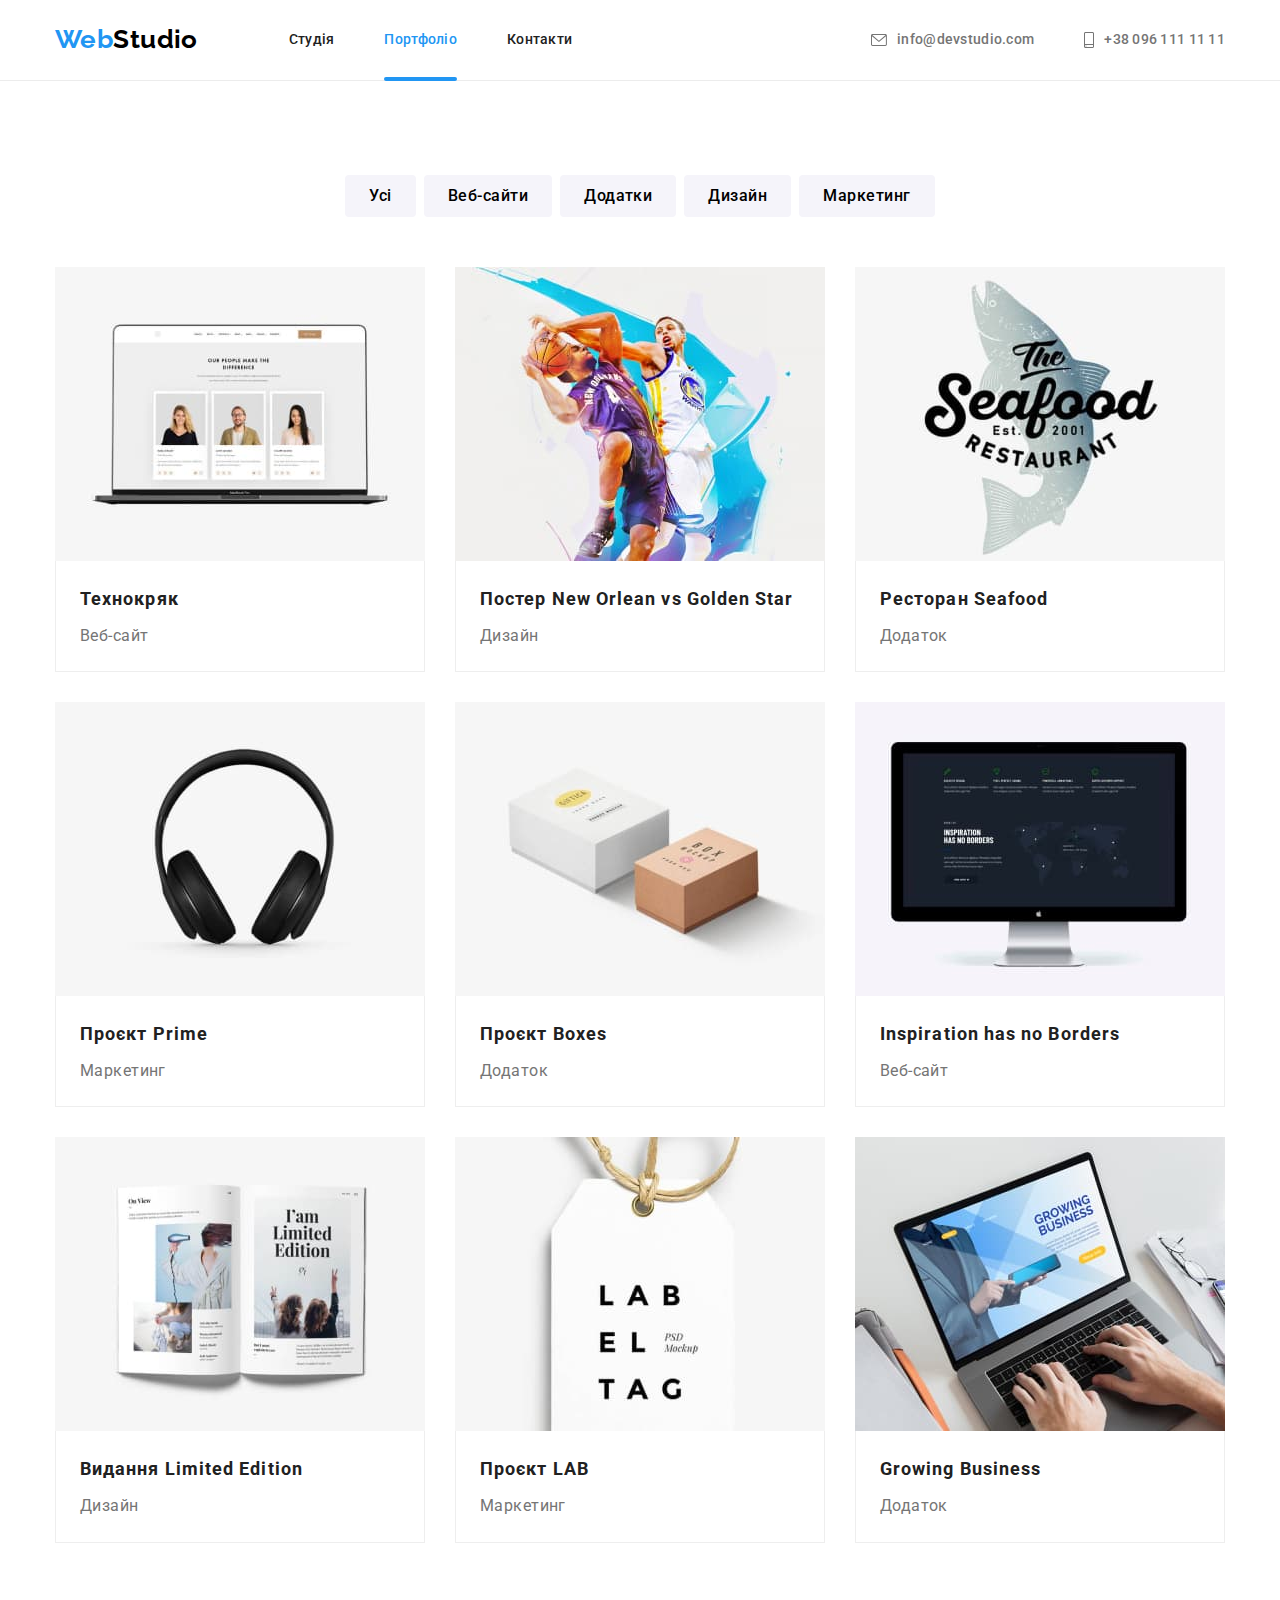
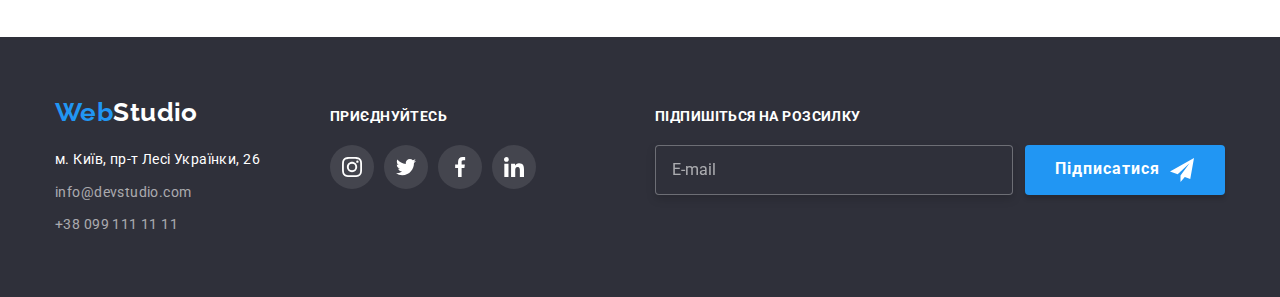
==== portfolio.html @ aafcb5ff "1" ====
<!DOCTYPE html>
<html lang="uk">
  <head>
    <meta charset="UTF-8" />
    <meta http-equiv="X-UA-Compatible" content="IE=edge" />
    <meta name="viewport" content="width=device-width, initial-scale=1.0" />
    <title>Portfolio</title>
    <link rel="preconnect" href="https://fonts.googleapis.com" />
    <link rel="preconnect" href="https://fonts.gstatic.com" crossorigin />
    <link
      href="https://fonts.googleapis.com/css2?family=Raleway:wght@700&family=Roboto:wght@400;500;700;900&display=swap"
      rel="stylesheet"
    />
    <link
      rel="stylesheet"
      href="https://cdnjs.cloudflare.com/ajax/libs/modern-normalize/1.1.0/modern-normalize.min.css"
    />
    <link rel="stylesheet" href="./css/styles.css" />
  </head>
  <body>
    <!-- Шапка сайту -->
    <header>
      <div class="container container__header">
        <nav class="navigation">
          <a href="index.html" class="logo"
            >Web<span class="logo logo--black">Studio</span>
          </a>
          <ul class="navigation__list">
            <li class="navigation__item"><a href="./index.html" class="navigation__link">Студія</a></li>
            <li class="navigation__item"><a href="#" class="navigation__link navigation__link--current">Портфоліо</a></li>
            <li class="navigation__item"><a href="#" class="navigation__link">Контакти</a></li>
          </ul>
        </nav>
        <ul class="contacts">
          <li class="contacts__list">
            <a class="contacts__link" href="mailto:info@devstudio.com">
              <svg
                class="contacts__icon"
                aria-label="Іконка пошти"
                width="16px"
                height="12px"
              >
                <use href="./images/icons.svg#icon-envelope"></use>
              </svg>
              info@devstudio.com</a
            >
          </li>
          <li class="contacts__list">
            <a class="contacts__link" href="tel:+380961111111">
              <svg
                class="contacts__icon"
                aria-label="Іконка телефону"
                width="10px"
                height="16px"
              >
                <use href="./images/icons.svg#icon-smartphone"></use>
              </svg>
              +38 096 111 11 11</a
            >
          </li>
        </ul>
      </div>
    </header>

    <!-- <Головний контент> -->
    <main>
      <section class="section-main">
        <div class="container">
          <h1 class="visually-hidden">Портфоліо</h1>
          <ul class="button-nav">
            <li class="button-nav__list">
              <button type="button" class="button-nav__item">Усі</button>
            </li>
            <li class="button-nav__list">
              <button type="button" class="button-nav__item">Веб-сайти</button>
            </li>
            <li class="button-nav__list">
              <button type="button" class="button-nav__item">Додатки</button>
            </li>
            <li class="button-nav__list">
              <button type="button" class="button-nav__item">Дизайн</button>
            </li>
            <li class="button-nav__list">
              <button type="button" class="button-nav__item">Маркетинг</button>
            </li>
          </ul>

          <ul class="cards">
            <li class="cards__item">
              <a class="cards__link" href="">
              <div class="overlay">  
              <img src="./images/project1.jpg" alt="Ноутбук" width="370" />
              <p class="overlay__text">Ресурс пропонує комплексні пропозиції з різним рівнем функціоналу та сервісів. 
                Все це дозволить відвідувачу отримати вичерпні відомості про компанію чи приватну особу.</p>
              </div>
              <div class="cards__description">
              <h2 class="cards__name">Технокряк</h2>
              <p class="cards__text">Веб-сайт</p>
              </div>
              </a>
            </li>
            <li class="cards__item">
              <a class="cards__link" href="">
              <div class="overlay">
                <img
                src="./images/project2.jpg"
                alt="Баскетболісти"
                width="370"
              />
              <p class="overlay__text">Ресурс пропонує комплексні пропозиції з різним рівнем функціоналу та сервісів. 
                Все це дозволить відвідувачу отримати вичерпні відомості про компанію чи приватну особу.</p>
              </div>
              <div class="cards__description">
              <h2 class="cards__name">Постер New Orlean vs Golden Star</h2>
              <p class="cards__text">Дизайн</p>
              </div>
              </a>
            </li>
            <li class="cards__item">
              <a class="cards__link" href="">
                <div class="overlay">
              <img src="./images/project3.jpg" alt="Риба" width="370" />
              <p class="overlay__text">Ресурс пропонує комплексні пропозиції з різним рівнем функціоналу та сервісів. 
                Все це дозволить відвідувачу отримати вичерпні відомості про компанію чи приватну особу.</p>
                </div>
              <div class="cards__description">
              <h2 class="cards__name">Ресторан Seafood</h2>
              <p class="cards__text">Додаток</p>
              </div>
              </a>
            </li>
            <li class="cards__item">
              <a class="cards__link" href="">
                <div class="overlay">
              <img src="./images/project4.jpg" alt="Навушники" width="370" />
              <p class="overlay__text">Ресурс пропонує комплексні пропозиції з різним рівнем функціоналу та сервісів. 
                Все це дозволить відвідувачу отримати вичерпні відомості про компанію чи приватну особу.</p>
              </div>
              <div class="cards__description">
              <h2 class="cards__name">Проєкт Prime</h2>
              <p class="cards__text">Маркетинг</p>
              </div>
              </a>
            </li>
            <li class="cards__item">
              <a class="cards__link" href="">
                <div class="overlay">
              <img src="./images/project5.jpg" alt="Коробки" width="370" />
              <p class="overlay__text">Ресурс пропонує комплексні пропозиції з різним рівнем функціоналу та сервісів. 
                Все це дозволить відвідувачу отримати вичерпні відомості про компанію чи приватну особу.</p>
              </div>
              <div class="cards__description">
              <h2 class="cards__name">Проєкт Boxes</h2>
              <p class="cards__text">Додаток</p>
              </div>
              </a>
            </li>
            <li class="cards__item">
              <a class="cards__link" href="">
              <div class="overlay">
                <img src="./images/project6.jpg" alt="Монітор" width="370" />
                <p class="overlay__text">Ресурс пропонує комплексні пропозиції з різним рівнем функціоналу та сервісів. 
                  Все це дозволить відвідувачу отримати вичерпні відомості про компанію чи приватну особу.</p>
                </div>
              <div class="cards__description">
              <h2 class="cards__name">Inspiration has no Borders</h2>
              <p class="cards__text">Веб-сайт</p>
              </div>
              </a>
            </li>
            <li class="cards__item">
              <a class="cards__link" href="">
                <div class="overlay">
              <img src="./images/project7.jpg" alt="Журнал" width="370" />
              <p class="overlay__text">Ресурс пропонує комплексні пропозиції з різним рівнем функціоналу та сервісів. 
                Все це дозволить відвідувачу отримати вичерпні відомості про компанію чи приватну особу.</p>
              </div>
              <div class="cards__description">
              <h2 class="cards__name">Видання Limited Edition</h2>
              <p class="cards__text">Дизайн</p>
              </div>
              </a>
            </li>
            <li class="cards__item">
              <a class="cards__link" href="">
                <div class="overlay">
              <img src="./images/project8.jpg" alt="Лейба" width="370" />
              <p class="overlay__text">Ресурс пропонує комплексні пропозиції з різним рівнем функціоналу та сервісів. 
                Все це дозволить відвідувачу отримати вичерпні відомості про компанію чи приватну особу.</p>
              </div>
              <div class="cards__description">
              <h2 class="cards__name">Проєкт LAB</h2>
              <p class="cards__text">Маркетинг</p>
              </div>
              </a>
            </li>
            <li class="cards__item">
              <a class="cards__link" href="">
                <div class="overlay">
              <img
                src="./images/project9.jpg"
                alt="Друк на ноутбуці"
                width="370"
              />
              <p class="overlay__text">Ресурс пропонує комплексні пропозиції з різним рівнем функціоналу та сервісів. 
                Все це дозволить відвідувачу отримати вичерпні відомості про компанію чи приватну особу.</p>
              </div>
              <div class="cards__description">
              <h2 class="cards__name">Growing Business</h2>
              <p class="cards__text">Додаток</p>
              </div>
              </a>
            </li>
          </ul>
        </div>
      </section>
    </main>
    <!-- Підвал -->
    <footer class="footer">
      <div class="container container--position">
        <div>
          <a href="index.html" class="logo logo--position"
            >Web<span class="logo logo--white">Studio</span>
          </a>
          <address class="footer-contacts">
            <ul class="footer-contacts__list">
              <li class="footer-contacts__item">
                <a
                  href="https://goo.gl/maps/CPtrU1FHBa2aNyZL9"
                  target="_blank"
                  rel="noopener noreferrer nofollow"
                  class="footer-contacts__link"
                  >м. Київ, пр-т Лесі Українки, 26</a
                >
              </li>
              <li class="footer-contacts__item">
                <a class="footer-contacts__link footer-contacts__link--color" href="mailto:info@devstudio.com">
                  info@devstudio.com</a
                >
              </li>
              <li class="footer-contacts__item">
                <a class="footer-contacts__link footer-contacts__link--color" href="tel:+380991111111">+38 099 111 11 11</a>
              </li>
            </ul>
          </address>
        </div>
        <div class="social-footer">
          <p class="social-footer__text">ПРИЄДНУЙТЕСЬ</p>
          <ul class="social-footer__list">
            <li class="social-footer__item">
              <a href="" class="social-footer__link">
                <svg
                  class="icon-insta"
                  aria-label="Іконка інстаграмм"
                  width="20px"
                  height="20px"
                >
                  <use href="./images/icons.svg#icon-instagram-2"></use>
                </svg>
              </a>
            </li>
            <li class="social-footer__item">
              <a href="" class="social-footer__link">
                <svg
                  class="icon-twitt"
                  aria-label="Іконка твіттер"
                  width="20px"
                  height="20px"
                >
                  <use href="./images/icons.svg#icon-twitter"></use>
                </svg>
              </a>
            </li>
            <li class="social-footer__item">
              <a href="" class="social-footer__link">
                <svg
                  class="icon-face"
                  aria-label="Іконка фейсбук"
                  width="20px"
                  height="20px"
                >
                  <use href="./images/icons.svg#icon-facebook-1"></use>
                </svg>
              </a>
            </li>
            <li class="social-footer__item">
              <a href="" class="social-footer__link">
                <svg
                  class="icon-linked"
                  aria-label="Іконка лінкед-ін"
                  width="20px"
                  height="20px"
                >
                  <use href="./images/icons.svg#icon-linkedin-1"></use>
                </svg>
              </a>
            </li>
          </ul>
        </div>
        <div class="form-container">
          <p class="footer-form__name">ПІДПИШІТЬСЯ НА РОЗСИЛКУ</p>
          <form class="footer-form" name="form-footer" autocomplete="on">
            <label for="user-email">
              <input
                type="email"
                name="user-email"
                placeholder="E-mail"
                id="user-email"
                class="footer-form__input"
                required
            /></label>
            <button type="submit" class="form-button">
              Підписатися
              <svg class="form-button__icon">
                <use href="./images/icons.svg#icon-send"></use>
              </svg>
            </button>
          </form>
        </div>
      </div>
    </footer>
  </body>
</html>
---- css/styles.css ----
:root {
  --main-back: #ffffff;
  --main-col: #212121;
  --main-section: #2f303a;
  --accent-col: #2196f3;
  --text-col: #757575;
  --studio-head: #000000;
  --main-button-ac: #188ce8;
  --team-back: #f5f4fa;
  --foot-back: #2f303a;
  --portfolio-back: #f5f5f5;
  --border-headre: #ececec;
  --border-list: #eeeeee;
  --logo-clients: #afb1b8;
  --backdrop: rgba(0, 0, 0, 0.2);
  --form-text-color: rgba(255, 255, 255, 0.6);
}

body {
  background-color: var(--main-back);
  color: var(--main-col);
  font-family: Roboto, Raleway, sans-serif;
  font-style: normal;
  font-weight: 700;
  font-size: 14px;
  line-height: 1.14;
  letter-spacing: 0.03em;
}
header {
  border-bottom: 1px solid var(--border-headre);
}
a {
  margin: 0;
  text-decoration: none;
}
ul,
li {
  list-style: none;
  padding-left: 0;
  margin: 0;
}
img {
  display: block;
  max-width: 100%;
  height: auto;
}
p {
  margin: 0;
  color: var(--text-col);
}
/* Components */

.container {
  width: 1200px;
  padding-left: 15px;
  padding-right: 15px;
  margin-left: auto;
  margin-right: auto;
}
.section {
  padding-top: 94px;
  padding-bottom: 94px;
}
.section__title {
  font-size: 36px;
  line-height: 1.17;
  text-align: center;
  margin: 0;
}
.section__title--position {
  margin-bottom: 50px;
}
/* Navigation */
.container__header,
.navigation {
  display: flex;
  align-items: center;
}
.logo {
  color: var(--accent-col);
  font-family: Raleway, sans-serif;
  font-weight: 700;
  font-size: 26px;
  line-height: 1.2;
}
.logo--black {
  color: var(--studio-head);
}
.navigation {
  display: flex;
}
.navigation__list {
  display: flex;
  margin-left: 91px;
}
.navigation__list .navigation__item:not(:last-child) {
  margin-right: 50px;
}

.navigation__link {
  display: block;
  padding-top: 32px;
  padding-bottom: 32px;
  color: var(--main-col);
  font-weight: 500;
  font-size: 14px;
  line-height: 1.14;
  letter-spacing: 0.02em;

  transition-property: color;
  transition-duration: 250ms;
  transition-timing-function: cubic-bezier(0.4, 0, 0.2, 1);
  
}
.navigation__link--current {
  position: relative;
  color: var(--accent-col);
}
.navigation__link--current::after {
  position: absolute;
  bottom: 0;
  left: 0;
  content: "";
  display: block;
  width: 100%;
  height: 4px;
  border-radius: 2px;
  background-color: var(--accent-col);
  transform: translateY(1px);
}
.navigation__link:hover,
.navigation__link:focus {
  color: var(--accent-col);
}

.contacts {
  display: flex;
  margin-left: auto;
}
.contacts .contacts__list:not(:last-child) {
  margin-right: 50px;
}
.contacts__link {
  display: flex;
  padding-top: 32px;
  padding-bottom: 32px;
  font-weight: 500;
  font-size: 14px;
  line-height: 1.14;
  letter-spacing: 0.02em;
  align-items: center;
  color: var(--text-col);

  transition-property: color;
  transition-duration: 250ms;
  transition-timing-function: cubic-bezier(0.4, 0, 0.2, 1);
  /* transition: color 250ms cubic-bezier(0.4, 0, 0.2, 1) 250ms; */
}
.contacts__link:hover,
.contacts__link:focus {
  color: var(--accent-col);
}

.contacts__icon {
  display: inline-flex;
  margin-right: 10px;
  fill: currentColor;

  transition-property: fill;
  transition-duration: 250ms;
  transition-timing-function: cubic-bezier(0.4, 0, 0.2, 1);
}

.contacts__icon:hover,
.contacts__icon:hover {
  fill: var(--accent-col);
}

/* Main */
.main-content {
  text-align: center;
  background-color: var(--main-section);
  color: var(--main-back);
  padding-top: 200px;
  padding-bottom: 200px;
}
.main-content__back-image {
  margin-left: auto;
  margin-right: auto;
  max-width: 1600px;
  background-image: linear-gradient(
      to right,
      rgba(47, 48, 58, 0.4),
      rgba(47, 48, 58, 0.4)
    ),
    url(../images/main.jpg);
  background-repeat: no-repeat;
  background-size: cover;
  background-position: center;
}

.main-content__title {
  width: 696px;
  font-weight: 900;
  font-size: 44px;
  line-height: 1.4;
  letter-spacing: 0.06em;
  text-transform: uppercase;
  margin-top: 0;
  margin-left: auto;
  margin-right: auto;
  margin-bottom: 30px;
}
.main-content__button {
  display: inline-block;
  border-radius: 4px;
  min-width: 216px;
  padding: 10px 32px;
  border-color: var(--accent-col);
  background-color: var(--accent-col);
  font-family: inherit;
  font-weight: 700;
  font-size: 16px;
  line-height: 1.9;
  letter-spacing: 0.06em;
  cursor: pointer;
  color: var(--main-back);

  transition: background-color 250ms cubic-bezier(0.4, 0, 0.2, 1),
    box-shadow 250ms cubic-bezier(0.4, 0, 0.2, 1);
}
.main-content__button:hover,
.main-content__button:focus {
  background: var(--main-button-ac);
  box-shadow: 0px 4px 4px rgba(0, 0, 0, 0.15);
}
/* Особливості */

.visually-hidden {
  position: absolute;
  white-space: nowrap;
  width: 1px;
  height: 1px;
  overflow: hidden;
  border: 0;
  padding: 0;
  clip: rect(0 0 0 0);
  clip-path: inset(50%);
  margin: -1px;
}
.list-features {
  display: flex;
  gap: 30px;
}

.list-features__item {
  flex-basis: calc((100% - 30px) / 4);
}
.list-features__name {
  font-size: 14px;
  line-height: 1.14;
  text-transform: uppercase;
  margin-top: 0;
  margin-bottom: 10px;
}
.list-features__description {
  font-weight: 400;
  font-size: 14px;
  line-height: 1.7;
}
.list-features__icon {
  display: flex;
  width: 270px;
  height: 120px;
  justify-content: center;
  align-items: center;
  margin-bottom: 30px;
  background-color: var(--team-back);
}
/* Робота */
.section--work {
  padding-top: 0;
}

.work-list {
  display: flex;
}
.work-list__item:not(:last-child) {
  margin-right: 30px;
}
.work-list__thumb {
  position: relative;
}
.work-list__text {
  position: absolute;
  bottom: 0;
  left: 0;
  display: flex;
  justify-content: center;
  align-items: center;
  width: 100%;
  height: 70px;
  color: var(--main-back);
  background-color: rgba(47, 48, 58, 0.8);
}
/* Команда */
.section-team--color {
  background-color: var(--team-back); 
}

.list-team {
  display: flex;
  text-align: center;
}
.list-team__item {
  background-color: var(--main-back);
  border-bottom: var(--text-col);
  box-shadow: 0px 1px 3px rgba(0, 0, 0, 0.12), 0px 1px 1px rgba(0, 0, 0, 0.14),
    0px 2px 1px rgba(0, 0, 0, 0.2);
  border-radius: 0px 0px 4px 4px;
}
.list-team__item:not(:last-child) {
  margin-right: 30px;
}
.list-team__description {
  padding-top: 30px;
  padding-bottom: 30px;
}
.list-team__name {
  font-weight: 500;
  font-size: 16px;
  line-height: 1.19;
  margin-top: 0;
  margin-bottom: 10px;
}
.list-team__text {
  font-weight: 400;
  font-size: 16px;
  line-height: 1.19;
  margin-bottom: 16px;
}

.social-list {
  display: flex;
  column-gap: 10px;
  justify-content: center;
}
.social-list__item {
  display: flex;
  width: 44px;
  height: 44px;
  align-items: center;
}

.social-list__link {
  display: flex;
  width: 100%;
  height: 100%;
  align-items: center;
  justify-content: center;
  fill: var(--logo-clients);

  transition-property: fill, background-color, border-radius;
  transition-duration: 250ms;
  transition-timing-function: cubic-bezier(0.4, 0, 0.2, 1);
}
.social-list__link:hover,
.social-list__link:focus {
  fill: var(--main-back);
  border-radius: 50%;
  background-color: var(--accent-col);
}

/* Clients */

.list-clients {
  display: flex;
  margin-left: auto;
  margin-right: auto;
}
.list-clients__item {
  width: 170px;
  height: 92px;
}

.list-clients__item:not(:last-child) {
  margin-right: 30px;
}
.list-clients__link {
  display: flex;
  width: 100%;
  height: 100%;
  align-items: center;
  justify-content: center;
  border: 1px solid #afb1b8;
  border-radius: 5px;
  fill: var(--logo-clients);

  transition-property: fill, border-color;
  transition-duration: 250ms;
  transition-timing-function: cubic-bezier(0.4, 0, 0.2, 1);
}
.list-clients__link:hover,
.list-clients__link:focus {
  border-color: var(--accent-col);
  fill: var(--accent-col);
}

/* Footer */
.footer {
  padding-top: 60px;
  padding-bottom: 60px;
  background-color: var(--foot-back);
}
.container--position {
  display: flex;
  align-items: baseline;
  column-gap: 70px;
}
.logo--position,
.logo--white {
  display: flex;
  height: 31px;
  margin-bottom: 20px;
}
.logo--white {
  color: var(--main-back);
}
.footer-contacts__item:not(:last-child) {
  margin-bottom: 9px;
}

.footer-contacts__link {
  font-style: normal;
  font-weight: 400;
  font-size: 14px;
  line-height: 1.7;
  color: var(--main-back);
  transition: color 250ms cubic-bezier(0.4, 0, 0.2, 1);
}
.footer-contacts__link--color {
  color: rgba(255, 255, 255, 0.6);
}
.footer-contacts__link:hover {
  color: var(--accent-col);
}

.social-footer__text {
  margin-top: 0;
  font-weight: 700;
  margin-bottom: 20px;
  color: var(--main-back);
}
.social-footer__list {
  display: flex;
  column-gap: 10px;
}
.social-footer__item {
  display: flex;
  width: 44px;
  height: 44px;
  align-items: center;
}
.social-footer__link {
  display: flex;
  width: 100%;
  height: 100%;
  align-items: center;
  justify-content: center;
  background-color: rgba(255, 255, 255, 0.1);
  border-radius: 50%;
  fill: var(--main-back);

  transition-property: background-color;
  transition-duration: 250ms;
  transition-timing-function: cubic-bezier(0.4, 0, 0.2, 1);
}
.social-footer__link:hover,
.social-footer__link:focus {
  background-color: var(--accent-col);
}
/* Form */
.form-container {
  margin-left: auto;
}
.footer-form__name {
  margin-top: 0;
  font-weight: 700;
  margin-bottom: 20px;
  color: var(--main-back);
}
.footer-form {
  display: flex;
  align-items: center;
}
.footer-form__input {
  width: 358px;
  height: 50px;
  padding-left: 16px;
  font-size: 16px;
  line-height: 1.2;
  border: 1px solid rgba(255, 255, 255, 0.3); 
  filter: drop-shadow(0px 4px 4px rgba(0, 0, 0, 0.15));
  border-radius: 4px; 
  background-color: var(--foot-back);
  color: var(--main-back);
}
.footer-form__input::placeholder {
  color: var(--form-text-color);
}
.form-button {
  display: inline-flex;
  width: 200px;
  height: 50px;
  margin-left: 12px;
  padding: 10px 28px;
  align-items: center;
  font-weight: 700;
  font-size: 16px;
  line-height: 1.9;
  letter-spacing: 0.06em;
  color: var(--main-back);
  background: #2196F3;
  box-shadow: 0px 4px 4px rgba(0, 0, 0, 0.15);
  border-radius: 4px;
  border-color: transparent; 
  cursor: pointer;

  transition: background-color 250ms cubic-bezier(0.4, 0, 0.2, 1),
    box-shadow 250ms cubic-bezier(0.4, 0, 0.2, 1);
}
.form-button:hover,
.form-button:focus {
  background: var(--main-button-ac);
  box-shadow: 0px 4px 4px rgba(0, 0, 0, 0.15); 
}
.form-button__icon {
  width: 24px;
  height: 24px;
  margin-left: 10px;
  fill: var(--main-back);
}
/* Backdrop */
.backdrop {
  position: fixed;
  top: 0;
  left: 0;
  width: 100%;
  height: 100%;
  background-color: var(--backdrop);

  transition-property: opacity, visibility, pointer-events;
  transition-duration: 250ms;
  transition-timing-function: cubic-bezier(0.4, 0, 0.2, 1);
}
.modal-window {
  position: absolute;
  width: 528px;
  top: 50%;
  left: 50%;
  padding: 40px;
  border-radius: 4px;
  background-color: var(--main-back);
  box-shadow: 0px 1px 3px rgba(0, 0, 0, 0.12), 0px 1px 1px rgba(0, 0, 0, 0.14),
    0px 2px 1px rgba(0, 0, 0, 0.2);

  transform: translate(-50%, -50%);
}
.modal-window__button {
  position: absolute;
  display: flex;
  align-items: center;
  justify-content: center;
  padding: 0;
  width: 30px;
  height: 30px;
  top: 8px;
  right: 8px;
  border: 1px solid rgba(0, 0, 0, 0.1);
  border-radius: 50%;
  background-color: transparent;
  cursor: pointer;
  transition: fill 250ms cubic-bezier(0.4, 0, 0.2, 1);
}
.modal-window__button:hover,
.modal-window__button:focus {
  fill: var(--accent-col);
}

.backdrop.is-hidden {
  opacity: 0;
  visibility: hidden;
  pointer-events: none;
}
/* Form */
.modal-window__name {
  font-size: 20px;
  line-height: 1.15;
  text-align: center;
  letter-spacing: 0.03em;
  margin-top: 0;
  margin-bottom: 12px;
  color: var(--main-col);
}
.field-label { 
  display: block;
  margin-bottom: 10px;
}
.field-label__description {
  display: block;
  font-weight: 400;
  font-size: 12px;
  line-height: 1.17;
  letter-spacing: 0.01em;
  margin-bottom: 4px;
  color: var(--text-col);
}
.form-container {
  display: block;
  position: relative;
}
.form-container__icon {
  position: absolute;
  top: 50%;
  left: 12px;
  transform: translateY(-50%);
  transition-property: fill;
  transition-duration: 250ms;
  transition-timing-function: cubic-bezier(0.4, 0, 0.2, 1);
}

.form-container__input {
  width: 100%;
  height: 40px;
  padding-left: 42px;
  border: 1px solid rgba(33, 33, 33, 0.2);
  border-radius: 4px;
  transition-property: border-color;
  transition-duration: 250ms;
  transition-timing-function: cubic-bezier(0.4, 0, 0.2, 1);
}
.form-container__input:focus {
  outline: none;
  border-color: var(--accent-col);
}
.form-container__input:focus + .form-container__icon {
  fill: var(--accent-col);
}
.feedback {
  display: block;
  margin-bottom: 20px;
}
.feedback__feild {
  width: 100%;
  height: 120px;
  padding: 12px 16px;
  resize: none;
  border: 1px solid rgba(33, 33, 33, 0.2);
  border-radius: 4px;
  transition: border-color 250ms cubic-bezier(0.4, 0, 0.2, 1);
}
.feedback__feild::placeholder {
  color: rgba(117, 117, 117, 0.5);
}
.feedback__feild:focus {
  outline: none;
  border-color: var(--accent-col);
}

.agreement-label {
  position: relative;
  display: flex;
  width: 425px;
  justify-content: center;
  align-items: center;
  margin-left: auto;
  margin-right: auto;
  margin-bottom: 30px;
  padding-left: 8px;
  font-weight: 400;
  line-height: 1.7;
  color: var(--text-col);
}

.agreement-label__link {
  text-decoration: underline;
  color: var(--accent-col);
}
.agreement-label__icon {
  position: absolute;
  left: 0;
  top: 50%;
  border: 2px solid var(--main-col); 
  border-radius: 4px;
  transform: translateY(-50%);
}
.icon-vector {
  display: none;
  fill: var(--main-back);
}

.agreement-label__input:checked ~ .agreement-label__icon {
  background-color: var(--accent-col);
  border-color: transparent;
  transition: background-color 250ms cubic-bezier(0.4, 0, 0.2, 1);
}
.agreement-label__input:checked ~ .agreement-label__icon > .icon-vector {
  display: block;
}
.agreement-label__input:focus ~ .agreement-label__icon {
  box-shadow: 0 0 0 2px var(--accent-col);
  border-color: var(--accent-col);
}
.form-modal-btn {
  display: block;
  margin-left: auto;
  margin-right: auto;
  font-weight: 700;
  font-size: 16px;
  line-height: 1.9;
  letter-spacing: 0.06em;
  width: 200px;
  padding: 10px 52px;
  color: var(--main-back);
  background-color: var(--accent-col);
  border-radius: 4px;
  border-color: transparent;
  cursor: pointer;
  transition-property: background-color, box-shadow;
  transition-duration: 250ms;
  transition-timing-function: cubic-bezier(0.4, 0, 0.2, 1);
}
.form-modal-btn:hover,
.form-modal-btn:focus {
  background-color: var(--main-button-ac);
  box-shadow: 0px 4px 4px rgba(0, 0, 0, 0.15);
}
/* Portfolio */
.portfolio {
  color: var(--accent-col);
}

/* Main */
.section-main {
  background-color: var(--main-back);
  padding-top: 94px;
  padding-bottom: 94px;
}
.button-nav {
  display: flex;
  justify-content: center;
  margin: 0;
  margin-bottom: 50px;
}
.button-nav__list:not(:last-child) {
  margin-right: 8px;
}
.button-nav__item {
  padding: 6px 22px;
  border-radius: 4px;
  border-color: transparent;
  background-color: var(--team-back);
  font-family: inherit;
  font-weight: 500;
  font-size: 16px;
  line-height: 1.6;
  letter-spacing: 0.03em;
  cursor: pointer;

  transition-property: background-color, color, box-shadow;
  transition-duration: 250ms;
  transition-timing-function: cubic-bezier(0.4, 0, 0.2, 1);
}
.button-nav__item:hover,
.button-nav__item:focus {
  background-color: var(--accent-col);
  color: var(--main-back);
  box-shadow: 0px 3px 1px rgba(0, 0, 0, 0.1), 0px 1px 2px rgba(0, 0, 0, 0.08),
    0px 2px 2px rgba(0, 0, 0, 0.12);
}
.cards {
  display: flex;
  flex-wrap: wrap;
  gap: 30px;
}
.cards__item {
  flex-basis: calc((100% - 60px) / 3);
}
.cards__link {
  display: block;
  transition: box-shadow 250ms cubic-bezier(0.4, 0, 0.2, 1);
}
.cards__link:hover,
.cards__link:focus {
  box-shadow: 0px 1px 1px rgba(0, 0, 0, 0.12), 0px 4px 4px rgba(0, 0, 0, 0.06),
    1px 4px 6px rgba(0, 0, 0, 0.16);
}
.cards__description {
  padding: 20px 24px;
  border-bottom: 1px solid var(--border-list);
  border-left: 1px solid var(--border-list);
  border-right: 1px solid var(--border-list);
}
.cards__name {
  font-size: 18px;
  line-height: 2;
  letter-spacing: 0.06em;
  margin-top: 0;
  margin-bottom: 4px;
  color: var(--main-col);
}
.cards__text {
  font-weight: 400;
  font-size: 16px;
  line-height: 1.9;
}
.overlay {
  position: relative;
  overflow: hidden;
}
.overlay__text {
  position: absolute;
  width: 100%;
  height: 100%;
  top: 0;
  left: 0;
  padding: 63px 24px;
  overflow: hidden;
  font-weight: 400;
  font-size: 18px;
  line-height: 1.5;
  color: var(--main-back);
  background-color: rgba(33, 150, 243, 0.9);
  transform: translateY(101%);

  transition-property: transform;
  transition-duration: 250ms;
  transition-timing-function: cubic-bezier(0.4, 0, 0.2, 1);
}
.cards__link:hover .overlay__text,
.cards__link:focus .overlay__text {
  transform: translateY(0%);
}
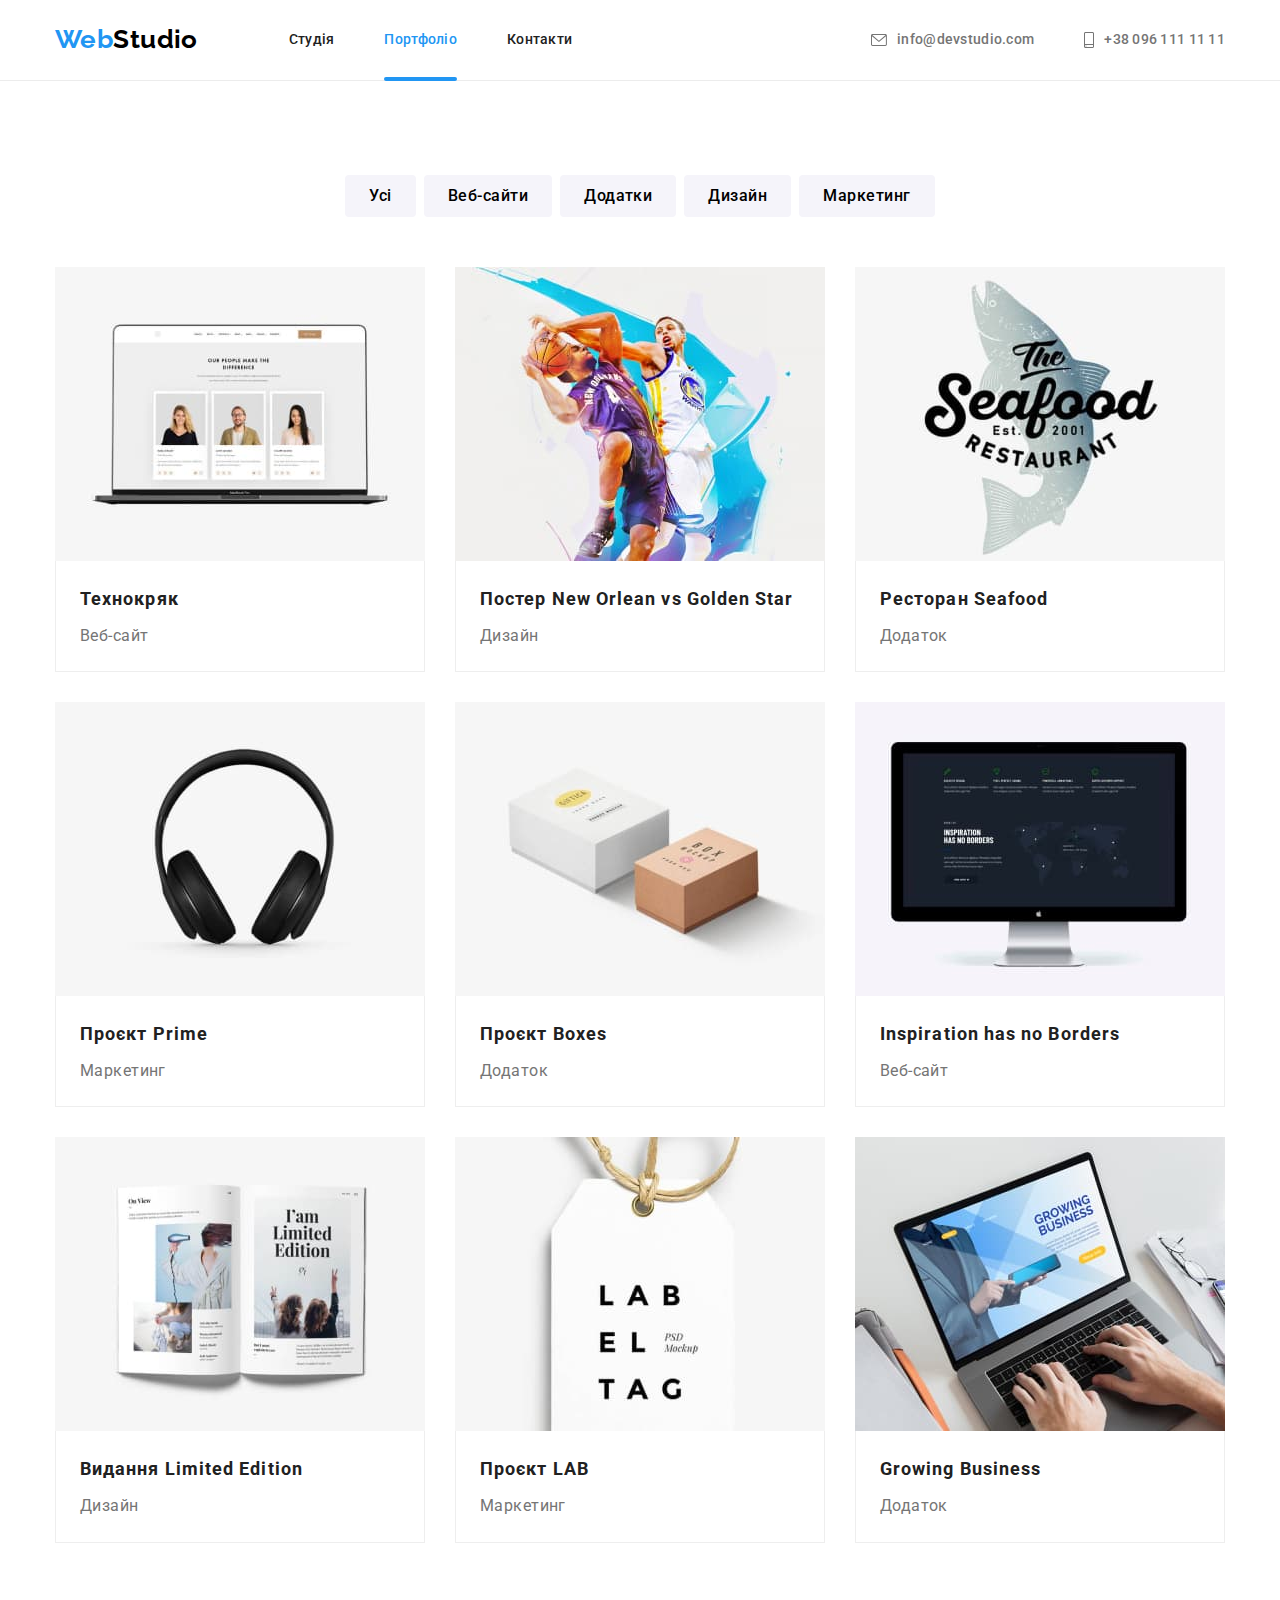
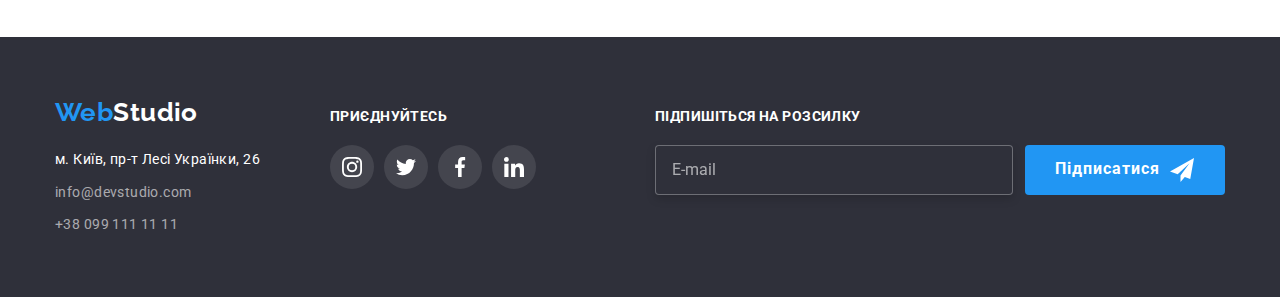
==== commit fad24114: "SASS" ====
--- a/portfolio.html
+++ b/portfolio.html
@@ -15,6 +15,7 @@
       rel="stylesheet"
       href="https://cdnjs.cloudflare.com/ajax/libs/modern-normalize/1.1.0/modern-normalize.min.css"
     />
+    <link rel="stylesheet" href="./css/main.min.css" />
     <link rel="stylesheet" href="./css/styles.css" />
   </head>
   <body>
@@ -297,7 +298,7 @@
             </li>
           </ul>
         </div>
-        <div class="form-container">
+        <div class="footer-form-container">
           <p class="footer-form__name">ПІДПИШІТЬСЯ НА РОЗСИЛКУ</p>
           <form class="footer-form" name="form-footer" autocomplete="on">
             <label for="user-email">
@@ -309,7 +310,7 @@
                 class="footer-form__input"
                 required
             /></label>
-            <button type="submit" class="form-button">
+            <button type="submit" class="button form__button">
               Підписатися
               <svg class="form-button__icon">
                 <use href="./images/icons.svg#icon-send"></use>
--- a/css/main.min.css
+++ b/css/main.min.css
@@ -0,0 +1 @@
+:root{--main-back: #ffffff;--main-col: #212121;--main-section: #2f303a;--accent-col: #2196f3;--text-col: #757575;--studio-head: #000000;--main-button-ac: #188ce8;--team-back: #f5f4fa;--foot-back: #2f303a;--portfolio-back: #f5f5f5;--border-headre: #ececec;--border-list: #eeeeee;--logo-clients: #afb1b8;--backdrop: rgba(0, 0, 0, 0.2);--form-text-color: rgba(255, 255, 255, 0.6)}.visually-hidden{position:absolute;white-space:nowrap;width:1px;height:1px;overflow:hidden;border:0;padding:0;clip:rect(0 0 0 0);clip-path:inset(50%);margin:-1px}body{background-color:var(--main-back);color:var(--main-col);font-family:Roboto,Raleway,sans-serif;font-style:normal;font-weight:700;font-size:14px;line-height:1.14;letter-spacing:.03em}a{margin:0;text-decoration:none}ul,li{list-style:none;padding-left:0;margin:0}img{display:block;max-width:100%;height:auto}p{margin:0;color:var(--text-col)}.section{padding-top:94px;padding-bottom:94px}.container{width:1200px;padding-left:15px;padding-right:15px;margin-left:auto;margin-right:auto}.section__title{font-size:36px;line-height:1.17;text-align:center;margin:0}.section__title--position{margin-bottom:50px}.button{border-radius:4px;border-color:rgba(0,0,0,0);background-color:var(--accent-col);font-family:inherit;font-weight:700;font-size:16px;line-height:1.9;letter-spacing:.06em;cursor:pointer;color:var(--main-back);transition:background-color 250ms cubic-bezier(0.4, 0, 0.2, 1),box-shadow 250ms cubic-bezier(0.4, 0, 0.2, 1)}.button:hover,.button:focus{background:var(--main-button-ac);box-shadow:0px 4px 4px rgba(0,0,0,.15)}.logo{color:var(--accent-col);font-family:Raleway,sans-serif;font-weight:700;font-size:26px;line-height:1.2}header{border-bottom:1px solid var(--border-headre)}.container__header,.navigation{display:flex;align-items:center}.logo{color:var(--accent-col);font-family:Raleway,sans-serif;font-weight:700;font-size:26px;line-height:1.2}.logo--black{color:var(--studio-head)}.navigation{display:flex}.navigation__list{display:flex;margin-left:91px}.navigation__list .navigation__item:not(:last-child){margin-right:50px}.navigation__link{display:block;padding-top:32px;padding-bottom:32px;color:var(--main-col);font-weight:500;font-size:14px;line-height:1.14;letter-spacing:.02em;transition-property:color;transition-duration:250ms;transition-timing-function:cubic-bezier(0.4, 0, 0.2, 1)}.navigation__link--current{position:relative;color:var(--accent-col)}.navigation__link--current::after{position:absolute;bottom:0;left:0;content:"";display:block;width:100%;height:4px;border-radius:2px;background-color:var(--accent-col);transform:translateY(1px)}.navigation__link:hover,.navigation__link:focus{color:var(--accent-col)}.contacts{display:flex;margin-left:auto}.contacts .contacts__list:not(:last-child){margin-right:50px}.contacts__link{display:flex;padding-top:32px;padding-bottom:32px;font-weight:500;font-size:14px;line-height:1.14;letter-spacing:.02em;align-items:center;color:var(--text-col);transition-property:color;transition-duration:250ms;transition-timing-function:cubic-bezier(0.4, 0, 0.2, 1)}.contacts__link:hover,.contacts__link:focus{color:var(--accent-col)}.contacts__icon{display:inline-flex;margin-right:10px;fill:currentColor;transition-property:fill;transition-duration:250ms;transition-timing-function:cubic-bezier(0.4, 0, 0.2, 1)}.contacts__icon:hover,.contacts__icon:hover{fill:var(--accent-col)}.main-content{text-align:center;background-color:var(--main-section);color:var(--main-back);padding-top:200px;padding-bottom:200px}.main-content__back-image{margin-left:auto;margin-right:auto;max-width:1600px;background-image:linear-gradient(to right, rgba(47, 48, 58, 0.4), rgba(47, 48, 58, 0.4)),url(../images/main.jpg);background-repeat:no-repeat;background-size:cover;background-position:center}.main-content__title{width:696px;font-weight:900;font-size:44px;line-height:1.4;letter-spacing:.06em;text-transform:uppercase;margin-top:0;margin-left:auto;margin-right:auto;margin-bottom:30px}.main-content__button{display:inline-block;min-width:216px;padding:10px 32px}.list-features{display:flex;gap:30px}.list-features__item{flex-basis:calc((100% - 30px)/4)}.list-features__name{font-size:14px;line-height:1.14;text-transform:uppercase;margin-top:0;margin-bottom:10px}.list-features__description{font-weight:400;font-size:14px;line-height:1.7}.list-features__icon{display:flex;width:270px;height:120px;justify-content:center;align-items:center;margin-bottom:30px;background-color:var(--team-back)}.section--work{padding-top:0}.work-list{display:flex}.work-list__item:not(:last-child){margin-right:30px}.work-list__thumb{position:relative}.work-list__text{position:absolute;bottom:0;left:0;display:flex;justify-content:center;align-items:center;width:100%;height:70px;color:var(--main-back);background-color:rgba(47,48,58,.8)}/*# sourceMappingURL=main.min.css.map */--- a/css/styles.css
+++ b/css/styles.css
@@ -26,9 +26,7 @@
   line-height: 1.14;
   letter-spacing: 0.03em;
 }
-header {
-  border-bottom: 1px solid var(--border-headre);
-}
+
 a {
   margin: 0;
   text-decoration: none;
@@ -70,7 +68,41 @@
 .section__title--position {
   margin-bottom: 50px;
 }
-/* Navigation */
+.button {
+  border-radius: 4px;
+  border-color: transparent;
+  background-color: var(--accent-col);
+  font-family: inherit;
+  font-weight: 700;
+  font-size: 16px;
+  line-height: 1.9;
+  letter-spacing: 0.06em;
+  cursor: pointer;
+  color: var(--main-back);
+  transition: background-color 250ms cubic-bezier(0.4, 0, 0.2, 1),
+    box-shadow 250ms cubic-bezier(0.4, 0, 0.2, 1);
+}
+.button:hover,
+.button:focus {
+  background: var(--main-button-ac);
+  box-shadow: 0px 4px 4px rgba(0, 0, 0, 0.15);
+}
+.visually-hidden {
+  position: absolute;
+  white-space: nowrap;
+  width: 1px;
+  height: 1px;
+  overflow: hidden;
+  border: 0;
+  padding: 0;
+  clip: rect(0 0 0 0);
+  clip-path: inset(50%);
+  margin: -1px;
+}
+/* Header */
+header {
+  border-bottom: 1px solid var(--border-headre);
+}
 .container__header,
 .navigation {
   display: flex;
@@ -213,41 +245,12 @@
 }
 .main-content__button {
   display: inline-block;
-  border-radius: 4px;
   min-width: 216px;
   padding: 10px 32px;
-  border-color: var(--accent-col);
-  background-color: var(--accent-col);
-  font-family: inherit;
-  font-weight: 700;
-  font-size: 16px;
-  line-height: 1.9;
-  letter-spacing: 0.06em;
-  cursor: pointer;
-  color: var(--main-back);
-
-  transition: background-color 250ms cubic-bezier(0.4, 0, 0.2, 1),
-    box-shadow 250ms cubic-bezier(0.4, 0, 0.2, 1);
-}
-.main-content__button:hover,
-.main-content__button:focus {
-  background: var(--main-button-ac);
-  box-shadow: 0px 4px 4px rgba(0, 0, 0, 0.15);
-}
+}
+
 /* Особливості */
 
-.visually-hidden {
-  position: absolute;
-  white-space: nowrap;
-  width: 1px;
-  height: 1px;
-  overflow: hidden;
-  border: 0;
-  padding: 0;
-  clip: rect(0 0 0 0);
-  clip-path: inset(50%);
-  margin: -1px;
-}
 .list-features {
   display: flex;
   gap: 30px;
@@ -480,7 +483,7 @@
   background-color: var(--accent-col);
 }
 /* Form */
-.form-container {
+.footer-form-container {
   margin-left: auto;
 }
 .footer-form__name {
@@ -508,32 +511,16 @@
 .footer-form__input::placeholder {
   color: var(--form-text-color);
 }
-.form-button {
+.form__button {
   display: inline-flex;
-  width: 200px;
+  min-width: 200px;
   height: 50px;
   margin-left: 12px;
   padding: 10px 28px;
   align-items: center;
-  font-weight: 700;
-  font-size: 16px;
-  line-height: 1.9;
-  letter-spacing: 0.06em;
-  color: var(--main-back);
-  background: #2196F3;
-  box-shadow: 0px 4px 4px rgba(0, 0, 0, 0.15);
-  border-radius: 4px;
-  border-color: transparent; 
-  cursor: pointer;
-
-  transition: background-color 250ms cubic-bezier(0.4, 0, 0.2, 1),
-    box-shadow 250ms cubic-bezier(0.4, 0, 0.2, 1);
-}
-.form-button:hover,
-.form-button:focus {
-  background: var(--main-button-ac);
-  box-shadow: 0px 4px 4px rgba(0, 0, 0, 0.15); 
-}
+   
+}
+
 .form-button__icon {
   width: 24px;
   height: 24px;
@@ -711,30 +698,14 @@
   box-shadow: 0 0 0 2px var(--accent-col);
   border-color: var(--accent-col);
 }
-.form-modal-btn {
+.form-modal__button {
   display: block;
   margin-left: auto;
   margin-right: auto;
-  font-weight: 700;
-  font-size: 16px;
-  line-height: 1.9;
-  letter-spacing: 0.06em;
-  width: 200px;
+  min-width: 200px;
   padding: 10px 52px;
-  color: var(--main-back);
-  background-color: var(--accent-col);
-  border-radius: 4px;
-  border-color: transparent;
-  cursor: pointer;
-  transition-property: background-color, box-shadow;
-  transition-duration: 250ms;
-  transition-timing-function: cubic-bezier(0.4, 0, 0.2, 1);
-}
-.form-modal-btn:hover,
-.form-modal-btn:focus {
-  background-color: var(--main-button-ac);
-  box-shadow: 0px 4px 4px rgba(0, 0, 0, 0.15);
-}
+}
+
 /* Portfolio */
 .portfolio {
   color: var(--accent-col);
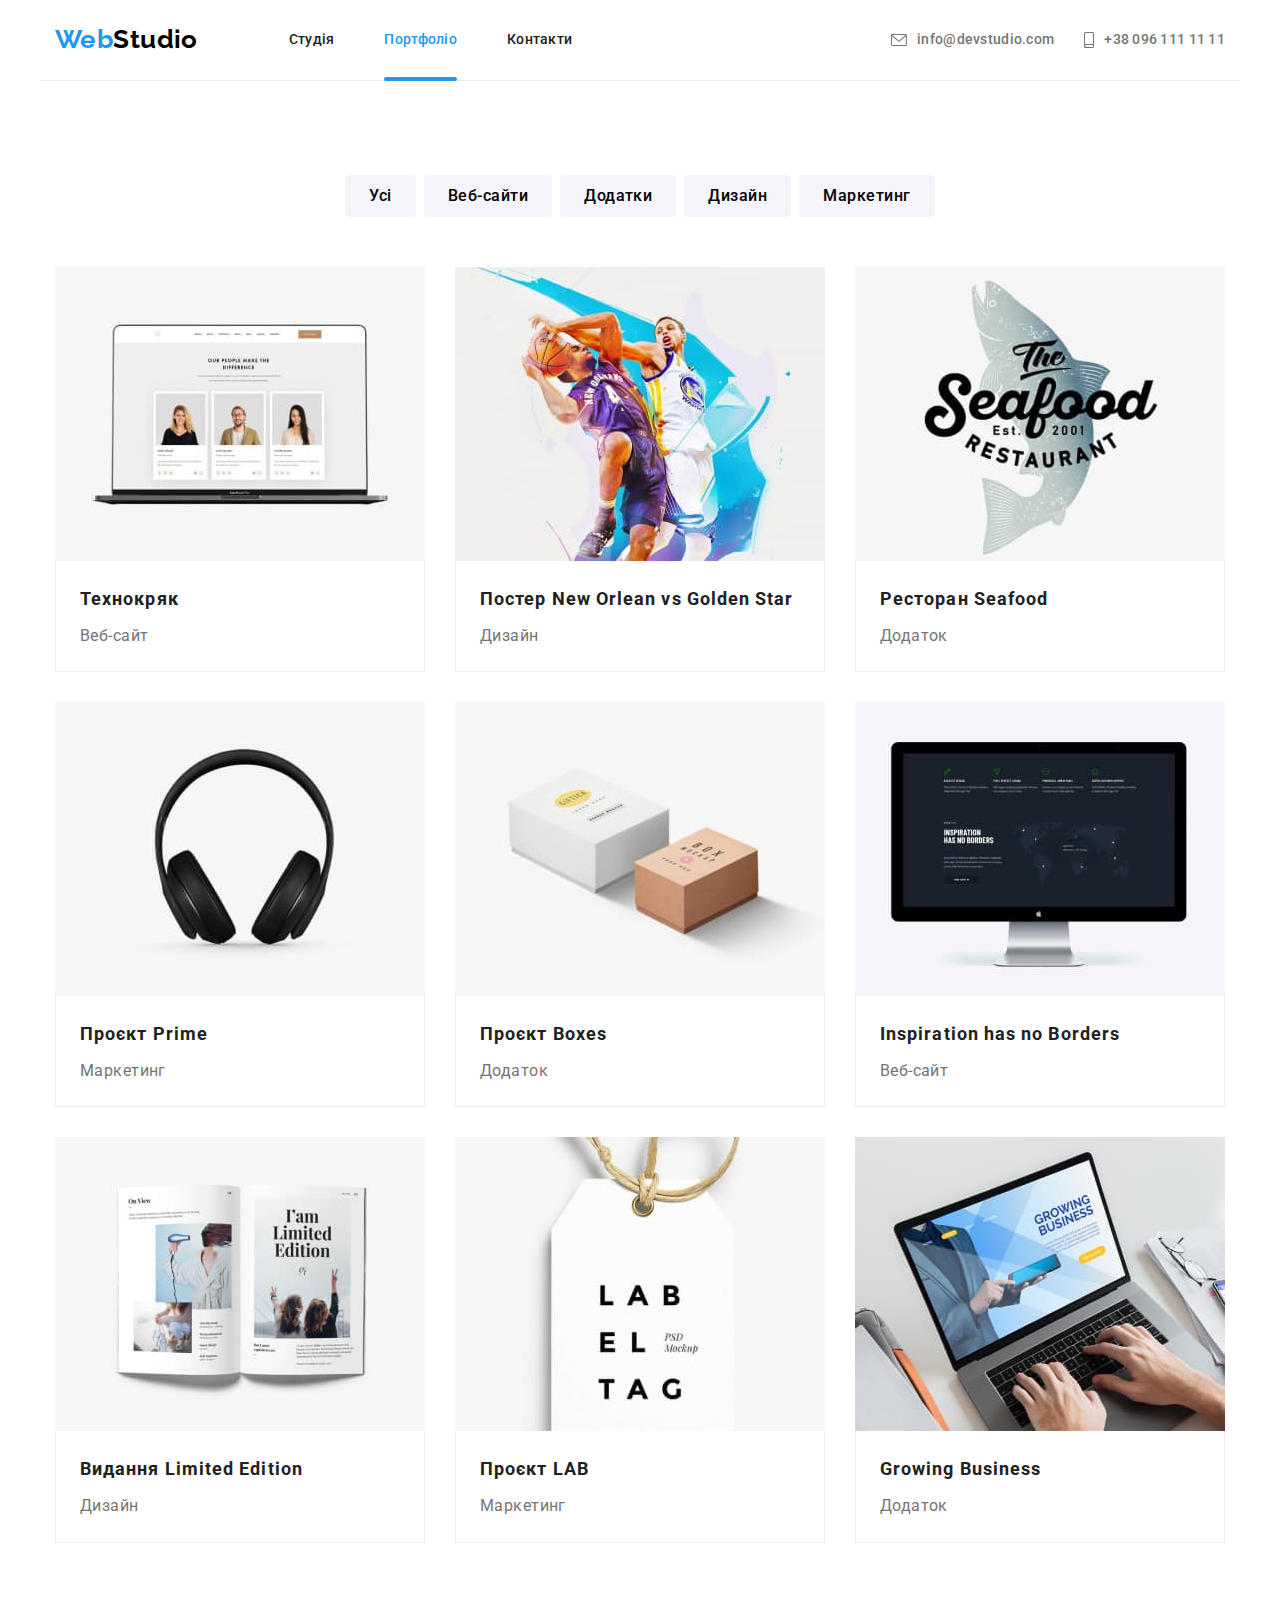
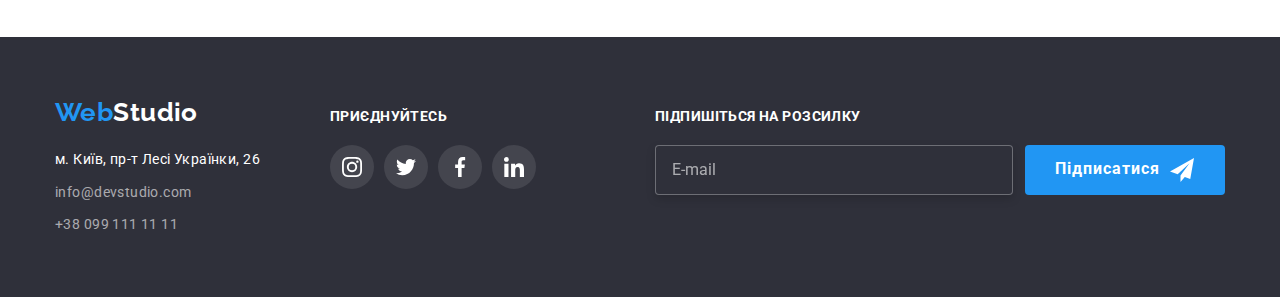
==== commit ecf758e0: "HW7" ====
--- a/portfolio.html
+++ b/portfolio.html
@@ -16,7 +16,6 @@
       href="https://cdnjs.cloudflare.com/ajax/libs/modern-normalize/1.1.0/modern-normalize.min.css"
     />
     <link rel="stylesheet" href="./css/main.min.css" />
-    <link rel="stylesheet" href="./css/styles.css" />
   </head>
   <body>
     <!-- Шапка сайту -->
@@ -24,11 +23,11 @@
       <div class="container container__header">
         <nav class="navigation">
           <a href="index.html" class="logo"
-            >Web<span class="logo logo--black">Studio</span>
+            >Web<span class="logo logo_black">Studio</span>
           </a>
           <ul class="navigation__list">
             <li class="navigation__item"><a href="./index.html" class="navigation__link">Студія</a></li>
-            <li class="navigation__item"><a href="#" class="navigation__link navigation__link--current">Портфоліо</a></li>
+            <li class="navigation__item"><a href="#" class="navigation__link navigation__link_current">Портфоліо</a></li>
             <li class="navigation__item"><a href="#" class="navigation__link">Контакти</a></li>
           </ul>
         </nav>
@@ -65,7 +64,7 @@
 
     <!-- <Головний контент> -->
     <main>
-      <section class="section-main">
+      <section class="section">
         <div class="container">
           <h1 class="visually-hidden">Портфоліо</h1>
           <ul class="button-nav">
@@ -94,9 +93,9 @@
               <p class="overlay__text">Ресурс пропонує комплексні пропозиції з різним рівнем функціоналу та сервісів. 
                 Все це дозволить відвідувачу отримати вичерпні відомості про компанію чи приватну особу.</p>
               </div>
-              <div class="cards__description">
-              <h2 class="cards__name">Технокряк</h2>
-              <p class="cards__text">Веб-сайт</p>
+              <div class="cards-description">
+              <h2 class="cards-description__name">Технокряк</h2>
+              <p class="cards-description__text">Веб-сайт</p>
               </div>
               </a>
             </li>
@@ -111,9 +110,9 @@
               <p class="overlay__text">Ресурс пропонує комплексні пропозиції з різним рівнем функціоналу та сервісів. 
                 Все це дозволить відвідувачу отримати вичерпні відомості про компанію чи приватну особу.</p>
               </div>
-              <div class="cards__description">
-              <h2 class="cards__name">Постер New Orlean vs Golden Star</h2>
-              <p class="cards__text">Дизайн</p>
+              <div class="cards-description">
+              <h2 class="cards-description__name">Постер New Orlean vs Golden Star</h2>
+              <p class="cards-description__text">Дизайн</p>
               </div>
               </a>
             </li>
@@ -124,9 +123,9 @@
               <p class="overlay__text">Ресурс пропонує комплексні пропозиції з різним рівнем функціоналу та сервісів. 
                 Все це дозволить відвідувачу отримати вичерпні відомості про компанію чи приватну особу.</p>
                 </div>
-              <div class="cards__description">
-              <h2 class="cards__name">Ресторан Seafood</h2>
-              <p class="cards__text">Додаток</p>
+              <div class="cards-description">
+              <h2 class="cards-description__name">Ресторан Seafood</h2>
+              <p class="cards-description__text">Додаток</p>
               </div>
               </a>
             </li>
@@ -137,9 +136,9 @@
               <p class="overlay__text">Ресурс пропонує комплексні пропозиції з різним рівнем функціоналу та сервісів. 
                 Все це дозволить відвідувачу отримати вичерпні відомості про компанію чи приватну особу.</p>
               </div>
-              <div class="cards__description">
-              <h2 class="cards__name">Проєкт Prime</h2>
-              <p class="cards__text">Маркетинг</p>
+              <div class="cards-description">
+              <h2 class="cards-description__name">Проєкт Prime</h2>
+              <p class="cards-description__text">Маркетинг</p>
               </div>
               </a>
             </li>
@@ -150,9 +149,9 @@
               <p class="overlay__text">Ресурс пропонує комплексні пропозиції з різним рівнем функціоналу та сервісів. 
                 Все це дозволить відвідувачу отримати вичерпні відомості про компанію чи приватну особу.</p>
               </div>
-              <div class="cards__description">
-              <h2 class="cards__name">Проєкт Boxes</h2>
-              <p class="cards__text">Додаток</p>
+              <div class="cards-description">
+              <h2 class="cards-description__name">Проєкт Boxes</h2>
+              <p class="cards-description__text">Додаток</p>
               </div>
               </a>
             </li>
@@ -163,9 +162,9 @@
                 <p class="overlay__text">Ресурс пропонує комплексні пропозиції з різним рівнем функціоналу та сервісів. 
                   Все це дозволить відвідувачу отримати вичерпні відомості про компанію чи приватну особу.</p>
                 </div>
-              <div class="cards__description">
-              <h2 class="cards__name">Inspiration has no Borders</h2>
-              <p class="cards__text">Веб-сайт</p>
+              <div class="cards-description">
+              <h2 class="cards-description__name">Inspiration has no Borders</h2>
+              <p class="cards-description__text">Веб-сайт</p>
               </div>
               </a>
             </li>
@@ -176,9 +175,9 @@
               <p class="overlay__text">Ресурс пропонує комплексні пропозиції з різним рівнем функціоналу та сервісів. 
                 Все це дозволить відвідувачу отримати вичерпні відомості про компанію чи приватну особу.</p>
               </div>
-              <div class="cards__description">
-              <h2 class="cards__name">Видання Limited Edition</h2>
-              <p class="cards__text">Дизайн</p>
+              <div class="cards-description">
+              <h2 class="cards-description__name">Видання Limited Edition</h2>
+              <p class="cards-description__text">Дизайн</p>
               </div>
               </a>
             </li>
@@ -189,9 +188,9 @@
               <p class="overlay__text">Ресурс пропонує комплексні пропозиції з різним рівнем функціоналу та сервісів. 
                 Все це дозволить відвідувачу отримати вичерпні відомості про компанію чи приватну особу.</p>
               </div>
-              <div class="cards__description">
-              <h2 class="cards__name">Проєкт LAB</h2>
-              <p class="cards__text">Маркетинг</p>
+              <div class="cards-description">
+              <h2 class="cards-description__name">Проєкт LAB</h2>
+              <p class="cards-description__text">Маркетинг</p>
               </div>
               </a>
             </li>
@@ -206,9 +205,9 @@
               <p class="overlay__text">Ресурс пропонує комплексні пропозиції з різним рівнем функціоналу та сервісів. 
                 Все це дозволить відвідувачу отримати вичерпні відомості про компанію чи приватну особу.</p>
               </div>
-              <div class="cards__description">
-              <h2 class="cards__name">Growing Business</h2>
-              <p class="cards__text">Додаток</p>
+              <div class="cards-description">
+              <h2 class="cards-description__name">Growing Business</h2>
+              <p class="cards-description__text">Додаток</p>
               </div>
               </a>
             </li>
@@ -218,10 +217,10 @@
     </main>
     <!-- Підвал -->
     <footer class="footer">
-      <div class="container container--position">
-        <div>
-          <a href="index.html" class="logo logo--position"
-            >Web<span class="logo logo--white">Studio</span>
+      <div class="container container_position">
+        <div class="contianer-contacts">
+          <a href="index.html" class="logo logo_position"
+            >Web<span class="logo logo_white">Studio</span>
           </a>
           <address class="footer-contacts">
             <ul class="footer-contacts__list">
@@ -235,12 +234,12 @@
                 >
               </li>
               <li class="footer-contacts__item">
-                <a class="footer-contacts__link footer-contacts__link--color" href="mailto:info@devstudio.com">
+                <a class="footer-contacts__link footer-contacts__link_color" href="mailto:info@devstudio.com">
                   info@devstudio.com</a
                 >
               </li>
               <li class="footer-contacts__item">
-                <a class="footer-contacts__link footer-contacts__link--color" href="tel:+380991111111">+38 099 111 11 11</a>
+                <a class="footer-contacts__link footer-contacts__link_color" href="tel:+380991111111">+38 099 111 11 11</a>
               </li>
             </ul>
           </address>
@@ -298,8 +297,8 @@
             </li>
           </ul>
         </div>
-        <div class="footer-form-container">
-          <p class="footer-form__name">ПІДПИШІТЬСЯ НА РОЗСИЛКУ</p>
+        <div class="footer-form-block">
+          <p class="footer-form-block__name">ПІДПИШІТЬСЯ НА РОЗСИЛКУ</p>
           <form class="footer-form" name="form-footer" autocomplete="on">
             <label for="user-email">
               <input
@@ -312,7 +311,7 @@
             /></label>
             <button type="submit" class="button form__button">
               Підписатися
-              <svg class="form-button__icon">
+              <svg class="form__button_icon">
                 <use href="./images/icons.svg#icon-send"></use>
               </svg>
             </button>
--- a/css/main.min.css
+++ b/css/main.min.css
@@ -1 +1 @@
-:root{--main-back: #ffffff;--main-col: #212121;--main-section: #2f303a;--accent-col: #2196f3;--text-col: #757575;--studio-head: #000000;--main-button-ac: #188ce8;--team-back: #f5f4fa;--foot-back: #2f303a;--portfolio-back: #f5f5f5;--border-headre: #ececec;--border-list: #eeeeee;--logo-clients: #afb1b8;--backdrop: rgba(0, 0, 0, 0.2);--form-text-color: rgba(255, 255, 255, 0.6)}.visually-hidden{position:absolute;white-space:nowrap;width:1px;height:1px;overflow:hidden;border:0;padding:0;clip:rect(0 0 0 0);clip-path:inset(50%);margin:-1px}body{background-color:var(--main-back);color:var(--main-col);font-family:Roboto,Raleway,sans-serif;font-style:normal;font-weight:700;font-size:14px;line-height:1.14;letter-spacing:.03em}a{margin:0;text-decoration:none}ul,li{list-style:none;padding-left:0;margin:0}img{display:block;max-width:100%;height:auto}p{margin:0;color:var(--text-col)}.section{padding-top:94px;padding-bottom:94px}.container{width:1200px;padding-left:15px;padding-right:15px;margin-left:auto;margin-right:auto}.section__title{font-size:36px;line-height:1.17;text-align:center;margin:0}.section__title--position{margin-bottom:50px}.button{border-radius:4px;border-color:rgba(0,0,0,0);background-color:var(--accent-col);font-family:inherit;font-weight:700;font-size:16px;line-height:1.9;letter-spacing:.06em;cursor:pointer;color:var(--main-back);transition:background-color 250ms cubic-bezier(0.4, 0, 0.2, 1),box-shadow 250ms cubic-bezier(0.4, 0, 0.2, 1)}.button:hover,.button:focus{background:var(--main-button-ac);box-shadow:0px 4px 4px rgba(0,0,0,.15)}.logo{color:var(--accent-col);font-family:Raleway,sans-serif;font-weight:700;font-size:26px;line-height:1.2}header{border-bottom:1px solid var(--border-headre)}.container__header,.navigation{display:flex;align-items:center}.logo{color:var(--accent-col);font-family:Raleway,sans-serif;font-weight:700;font-size:26px;line-height:1.2}.logo--black{color:var(--studio-head)}.navigation{display:flex}.navigation__list{display:flex;margin-left:91px}.navigation__list .navigation__item:not(:last-child){margin-right:50px}.navigation__link{display:block;padding-top:32px;padding-bottom:32px;color:var(--main-col);font-weight:500;font-size:14px;line-height:1.14;letter-spacing:.02em;transition-property:color;transition-duration:250ms;transition-timing-function:cubic-bezier(0.4, 0, 0.2, 1)}.navigation__link--current{position:relative;color:var(--accent-col)}.navigation__link--current::after{position:absolute;bottom:0;left:0;content:"";display:block;width:100%;height:4px;border-radius:2px;background-color:var(--accent-col);transform:translateY(1px)}.navigation__link:hover,.navigation__link:focus{color:var(--accent-col)}.contacts{display:flex;margin-left:auto}.contacts .contacts__list:not(:last-child){margin-right:50px}.contacts__link{display:flex;padding-top:32px;padding-bottom:32px;font-weight:500;font-size:14px;line-height:1.14;letter-spacing:.02em;align-items:center;color:var(--text-col);transition-property:color;transition-duration:250ms;transition-timing-function:cubic-bezier(0.4, 0, 0.2, 1)}.contacts__link:hover,.contacts__link:focus{color:var(--accent-col)}.contacts__icon{display:inline-flex;margin-right:10px;fill:currentColor;transition-property:fill;transition-duration:250ms;transition-timing-function:cubic-bezier(0.4, 0, 0.2, 1)}.contacts__icon:hover,.contacts__icon:hover{fill:var(--accent-col)}.main-content{text-align:center;background-color:var(--main-section);color:var(--main-back);padding-top:200px;padding-bottom:200px}.main-content__back-image{margin-left:auto;margin-right:auto;max-width:1600px;background-image:linear-gradient(to right, rgba(47, 48, 58, 0.4), rgba(47, 48, 58, 0.4)),url(../images/main.jpg);background-repeat:no-repeat;background-size:cover;background-position:center}.main-content__title{width:696px;font-weight:900;font-size:44px;line-height:1.4;letter-spacing:.06em;text-transform:uppercase;margin-top:0;margin-left:auto;margin-right:auto;margin-bottom:30px}.main-content__button{display:inline-block;min-width:216px;padding:10px 32px}.list-features{display:flex;gap:30px}.list-features__item{flex-basis:calc((100% - 30px)/4)}.list-features__name{font-size:14px;line-height:1.14;text-transform:uppercase;margin-top:0;margin-bottom:10px}.list-features__description{font-weight:400;font-size:14px;line-height:1.7}.list-features__icon{display:flex;width:270px;height:120px;justify-content:center;align-items:center;margin-bottom:30px;background-color:var(--team-back)}.section--work{padding-top:0}.work-list{display:flex}.work-list__item:not(:last-child){margin-right:30px}.work-list__thumb{position:relative}.work-list__text{position:absolute;bottom:0;left:0;display:flex;justify-content:center;align-items:center;width:100%;height:70px;color:var(--main-back);background-color:rgba(47,48,58,.8)}/*# sourceMappingURL=main.min.css.map */+:root{--main-back: #ffffff;--main-col: #212121;--main-section: #2f303a;--accent-col: #2196f3;--text-col: #757575;--studio-head: #000000;--main-button-ac: #188ce8;--team-back: #f5f4fa;--foot-back: #2f303a;--portfolio-back: #f5f5f5;--border-headre: #ececec;--border-list: #eeeeee;--logo-clients: #afb1b8;--backdrop: rgba(0, 0, 0, 0.2);--form-text-color: rgba(255, 255, 255, 0.6)}.visually-hidden{position:absolute;white-space:nowrap;width:1px;height:1px;overflow:hidden;border:0;padding:0;clip:rect(0 0 0 0);clip-path:inset(50%);margin:-1px}body{background-color:var(--main-back);color:var(--main-col);font-family:Roboto,Raleway,sans-serif;font-style:normal;font-weight:700;font-size:14px;line-height:1.14;letter-spacing:.03em}a{margin:0;text-decoration:none}ul,li{list-style:none;padding-left:0;margin:0}img{display:block;max-width:100%;height:auto}p{margin:0;color:var(--text-col)}.section{padding-top:94px;padding-bottom:94px}.section__title{font-size:36px;line-height:1.17;text-align:center;margin:0}.section__title_position{margin-bottom:50px}.container{width:1200px;padding-left:15px;padding-right:15px;margin-left:auto;margin-right:auto}.button{font-weight:700;font-size:16px;line-height:1.9;letter-spacing:.06em;border-radius:4px;border-color:rgba(0,0,0,0);background-color:var(--accent-col);font-family:inherit;cursor:pointer;color:var(--main-back);transition:background-color 250ms cubic-bezier(0.4, 0, 0.2, 1),box-shadow 250ms cubic-bezier(0.4, 0, 0.2, 1)}.button:hover,.button:focus{background:var(--main-button-ac);box-shadow:0px 4px 4px rgba(0,0,0,.15)}.logo{color:var(--accent-col);font-family:Raleway,sans-serif;font-weight:700;font-size:26px;line-height:1.2}.backdrop{position:fixed;top:0;left:0;width:100%;height:100%;background-color:var(--backdrop);transition-property:opacity,visibility,pointer-events;transition-duration:250ms;transition-timing-function:cubic-bezier(0.4, 0, 0.2, 1)}.backdrop.is-hidden{opacity:0;visibility:hidden;pointer-events:none}.modal-window{position:absolute;width:528px;top:50%;left:50%;padding:40px;border-radius:4px;background-color:var(--main-back);box-shadow:0px 1px 3px rgba(0,0,0,.12),0px 1px 1px rgba(0,0,0,.14),0px 2px 1px rgba(0,0,0,.2);transform:translate(-50%, -50%)}.modal-window__button{position:absolute;display:flex;align-items:center;justify-content:center;padding:0;width:30px;height:30px;top:8px;right:8px;border:1px solid rgba(0,0,0,.1);border-radius:50%;background-color:rgba(0,0,0,0);cursor:pointer;transition:fill 250ms cubic-bezier(0.4, 0, 0.2, 1)}.modal-window__button:hover,.modal-window__button:focus{fill:var(--accent-col)}.modal-window__name{font-size:20px;line-height:1.15;text-align:center;letter-spacing:.03em;margin-top:0;margin-bottom:12px;color:var(--main-col)}.field-label{display:block;margin-bottom:10px}.field-label__description{display:block;font-weight:400;font-size:12px;line-height:1.17;letter-spacing:.01em;margin-bottom:4px;color:var(--text-col)}.form-container{display:block;position:relative}.form-container__input{width:100%;height:40px;padding-left:42px;border:1px solid rgba(33,33,33,.2);border-radius:4px;transition-property:border-color;transition-duration:250ms;transition-timing-function:cubic-bezier(0.4, 0, 0.2, 1)}.form-container__input:focus{outline:none;border-color:var(--accent-col)}.form-container__icon{position:absolute;top:50%;left:12px;transform:translateY(-50%);transition-property:fill;transition-duration:250ms;transition-timing-function:cubic-bezier(0.4, 0, 0.2, 1)}.form-container__input:focus+.form-container__icon{fill:var(--accent-col)}.feedback{display:block;margin-bottom:20px}.feedback__feild{width:100%;height:120px;padding:12px 16px;resize:none;border:1px solid rgba(33,33,33,.2);border-radius:4px;transition:border-color 250ms cubic-bezier(0.4, 0, 0.2, 1)}.feedback__feild::placeholder{color:rgba(117,117,117,.5)}.feedback__feild:focus{outline:none;border-color:var(--accent-col)}.agreement-label{position:relative;display:flex;width:425px;justify-content:center;align-items:center;margin-left:auto;margin-right:auto;margin-bottom:30px;padding-left:8px;font-weight:400;line-height:1.7;color:var(--text-col)}.agreement-label__link{text-decoration:underline;color:var(--accent-col)}.agreement-label__icon{position:absolute;left:0;top:50%;border:2px solid var(--main-col);border-radius:4px;transform:translateY(-50%)}.agreement-label__input:checked~.agreement-label__icon{background-color:var(--accent-col);border-color:rgba(0,0,0,0);transition:background-color 250ms cubic-bezier(0.4, 0, 0.2, 1)}.agreement-label__input:focus~.agreement-label__icon{box-shadow:0 0 0 2px var(--accent-col);border-color:var(--accent-col)}.icon-vector{display:none;fill:var(--main-back)}.agreement-label__input:checked~.agreement-label__icon>.icon-vector{display:block}.form-modal__button{display:block;margin-left:auto;margin-right:auto;min-width:200px;padding:10px 52px}.container__header{display:flex;border-bottom:1px solid var(--border-headre)}.navigation{display:flex;align-items:center}.navigation__list{display:flex;margin-left:91px}.navigation__item:not(:last-child){margin-right:50px}.logo{color:var(--accent-col);font-family:Raleway,sans-serif;font-weight:700;font-size:26px;line-height:1.2}.logo_black{color:var(--studio-head)}.navigation__link{display:block;font-weight:500;font-size:14px;line-height:1.14;letter-spacing:.02em;padding-top:32px;padding-bottom:32px;color:var(--main-col);transition-property:color;transition-duration:250ms;transition-timing-function:cubic-bezier(0.4, 0, 0.2, 1)}.navigation__link:hover,.navigation__link:focus{color:var(--accent-col)}.navigation__link_current{position:relative;color:var(--accent-col)}.navigation__link_current::after{position:absolute;bottom:0;left:0;content:"";display:block;width:100%;height:4px;border-radius:2px;background-color:var(--accent-col);transform:translateY(1px)}.contacts{display:flex;margin-left:auto;column-gap:30px}.contacts__link{display:flex;font-weight:500;font-size:14px;line-height:1.14;letter-spacing:.02em;padding-top:32px;padding-bottom:32px;align-items:center;color:var(--text-col);transition-property:color;transition-duration:250ms;transition-timing-function:cubic-bezier(0.4, 0, 0.2, 1)}.contacts__link:hover,.contacts__link:focus{color:var(--accent-col)}.contacts__icon{display:inline-flex;margin-right:10px;fill:currentColor;transition-property:fill;transition-duration:250ms;transition-timing-function:cubic-bezier(0.4, 0, 0.2, 1)}.contacts__icon:hover,.contacts__icon:hover{fill:var(--accent-col)}.main-content{text-align:center;background-color:var(--main-section);color:var(--main-back);padding-top:200px;padding-bottom:200px}.main-content__back-image{margin-left:auto;margin-right:auto;max-width:1600px;background-image:linear-gradient(to right, rgba(47, 48, 58, 0.4), rgba(47, 48, 58, 0.4)),url(../images/main.jpg);background-repeat:no-repeat;background-size:cover;background-position:center}.main-content__title{font-weight:900;font-size:44px;line-height:1.4;letter-spacing:.06em;width:696px;text-transform:uppercase;margin-top:0;margin-left:auto;margin-right:auto;margin-bottom:30px}.main-content__button{display:inline-block;min-width:216px;padding:10px 32px}.list-features{display:flex;gap:30px}.list-features__item{flex-basis:calc((100% - 30px)/4)}.list-features__name{font-size:14px;line-height:1.14;text-transform:uppercase;margin-top:0;margin-bottom:10px}.list-features__description{font-weight:400;font-size:14px;line-height:1.7}.list-features__icon{display:flex;width:270px;height:120px;justify-content:center;align-items:center;margin-bottom:30px;background-color:var(--team-back)}.section__work{padding-top:0}.work-list{display:flex}.work-list__item:not(:last-child){margin-right:30px}.work-list__thumb{position:relative}.work-list__text{position:absolute;bottom:0;left:0;display:flex;justify-content:center;align-items:center;width:100%;height:70px;color:var(--main-back);background-color:rgba(47,48,58,.8)}.section-team_color{background-color:var(--team-back)}.list-team{display:flex;text-align:center}.list-team__item{background-color:var(--main-back);border-bottom:var(--text-col);box-shadow:0px 1px 3px rgba(0,0,0,.12),0px 1px 1px rgba(0,0,0,.14),0px 2px 1px rgba(0,0,0,.2);border-radius:0px 0px 4px 4px}.list-team__item:not(:last-child){margin-right:30px}.list-team__description{padding-top:30px;padding-bottom:30px}.list-team__name{font-weight:500;font-size:16px;line-height:1.19;margin-top:0;margin-bottom:10px}.list-team__text{font-weight:400;font-size:16px;line-height:1.19;margin-bottom:16px}.social-list{display:flex;column-gap:10px;justify-content:center}.social-list__item{display:flex;width:44px;height:44px;align-items:center}.social-list__link{display:flex;width:100%;height:100%;align-items:center;justify-content:center;fill:var(--logo-clients);transition-property:fill,background-color,border-radius;transition-duration:250ms;transition-timing-function:cubic-bezier(0.4, 0, 0.2, 1)}.social-list__link:hover,.social-list__link:focus{fill:var(--main-back);border-radius:50%;background-color:var(--accent-col)}.list-clients{display:flex;margin-left:auto;margin-right:auto}.list-clients__item{width:170px;height:92px}.list-clients__item:not(:last-child){margin-right:30px}.list-clients__link{display:flex;width:100%;height:100%;align-items:center;justify-content:center;border:1px solid #afb1b8;border-radius:5px;fill:var(--logo-clients);transition-property:fill,border-color;transition-duration:250ms;transition-timing-function:cubic-bezier(0.4, 0, 0.2, 1)}.list-clients__link:hover,.list-clients__link:focus{border-color:var(--accent-col);fill:var(--accent-col)}.footer{padding-top:60px;padding-bottom:60px;background-color:var(--foot-back)}.container_position{display:flex;align-items:baseline}.contianer-contacts{margin-right:70px}.logo_position,.logo_white{display:flex;height:31px;margin-bottom:20px}.logo_white{color:var(--main-back)}.footer-contacts__item:not(:last-child){margin-bottom:9px}.footer-contacts__link{font-style:normal;font-weight:400;font-size:14px;line-height:1.7;color:var(--main-back);transition:color 250ms cubic-bezier(0.4, 0, 0.2, 1)}.footer-contacts__link:hover,.footer-contacts__link:focus{color:var(--accent-col)}.footer-contacts__link_color{color:rgba(255,255,255,.6)}.social-footer{margin-right:93px}.social-footer__text{margin-top:0;font-weight:700;margin-bottom:20px;color:var(--main-back)}.social-footer__list{display:flex;column-gap:10px}.social-footer__item{display:flex;width:44px;height:44px;align-items:center}.social-footer__link{display:flex;width:100%;height:100%;align-items:center;justify-content:center;background-color:rgba(255,255,255,.1);border-radius:50%;fill:var(--main-back);transition-property:background-color;transition-duration:250ms;transition-timing-function:cubic-bezier(0.4, 0, 0.2, 1)}.social-footer__link:hover,.social-footer__link:focus{background-color:var(--accent-col)}.footer-form-block{margin-left:auto}.footer-form-block__name{margin-top:0;font-weight:700;margin-bottom:20px;color:var(--main-back)}.footer-form{display:flex;align-items:center}.footer-form__input{width:358px;height:50px;padding-left:16px;font-size:16px;line-height:1.2;border:1px solid rgba(255,255,255,.3);filter:drop-shadow(0px 4px 4px rgba(0, 0, 0, 0.15));border-radius:4px;background-color:var(--foot-back);color:var(--main-back)}.footer-form__input::placeholder{color:var(--form-text-color)}.form__button{display:inline-flex;min-width:200px;height:50px;margin-left:12px;padding:10px 28px;align-items:center}.form__button_icon{width:24px;height:24px;margin-left:10px;fill:var(--main-back)}.button-nav{display:flex;justify-content:center;margin:0;margin-bottom:50px}.button-nav__list:not(:last-child){margin-right:8px}.button-nav__item{font-family:inherit;font-weight:500;font-size:16px;line-height:1.6;letter-spacing:.03em;padding:6px 22px;border-radius:4px;border-color:rgba(0,0,0,0);background-color:var(--team-back);cursor:pointer;transition-property:background-color,color,box-shadow;transition-duration:250ms;transition-timing-function:cubic-bezier(0.4, 0, 0.2, 1)}.button-nav__item:hover,.button-nav__item:focus{background-color:var(--accent-col);color:var(--main-back);box-shadow:0px 3px 1px rgba(0,0,0,.1),0px 1px 2px rgba(0,0,0,.08),0px 2px 2px rgba(0,0,0,.12)}.cards{display:flex;flex-wrap:wrap;gap:30px}.cards__item{flex-basis:calc((100% - 60px)/3)}.cards__link{display:block;transition:box-shadow 250ms cubic-bezier(0.4, 0, 0.2, 1)}.cards__link:hover,.cards__link:focus{box-shadow:0px 1px 1px rgba(0,0,0,.12),0px 4px 4px rgba(0,0,0,.06),1px 4px 6px rgba(0,0,0,.16)}.cards-description{padding:20px 24px;border-bottom:1px solid var(--border-list);border-left:1px solid var(--border-list);border-right:1px solid var(--border-list)}.cards-description__name{font-size:18px;line-height:2;letter-spacing:.06em;margin-top:0;margin-bottom:4px;color:var(--main-col)}.cards-description__text{font-weight:400;font-size:16px;line-height:1.9}.overlay{position:relative;overflow:hidden}.overlay__text{position:absolute;width:100%;height:100%;top:0;left:0;padding:63px 24px;overflow:hidden;font-weight:400;font-size:18px;line-height:1.5;color:var(--main-back);background-color:rgba(33,150,243,.9);transform:translateY(101%);transition-property:transform;transition-duration:250ms;transition-timing-function:cubic-bezier(0.4, 0, 0.2, 1)}.cards__link:hover .overlay__text,.cards__link:focus .overlay__text{transform:translateY(0%)}/*# sourceMappingURL=main.min.css.map */